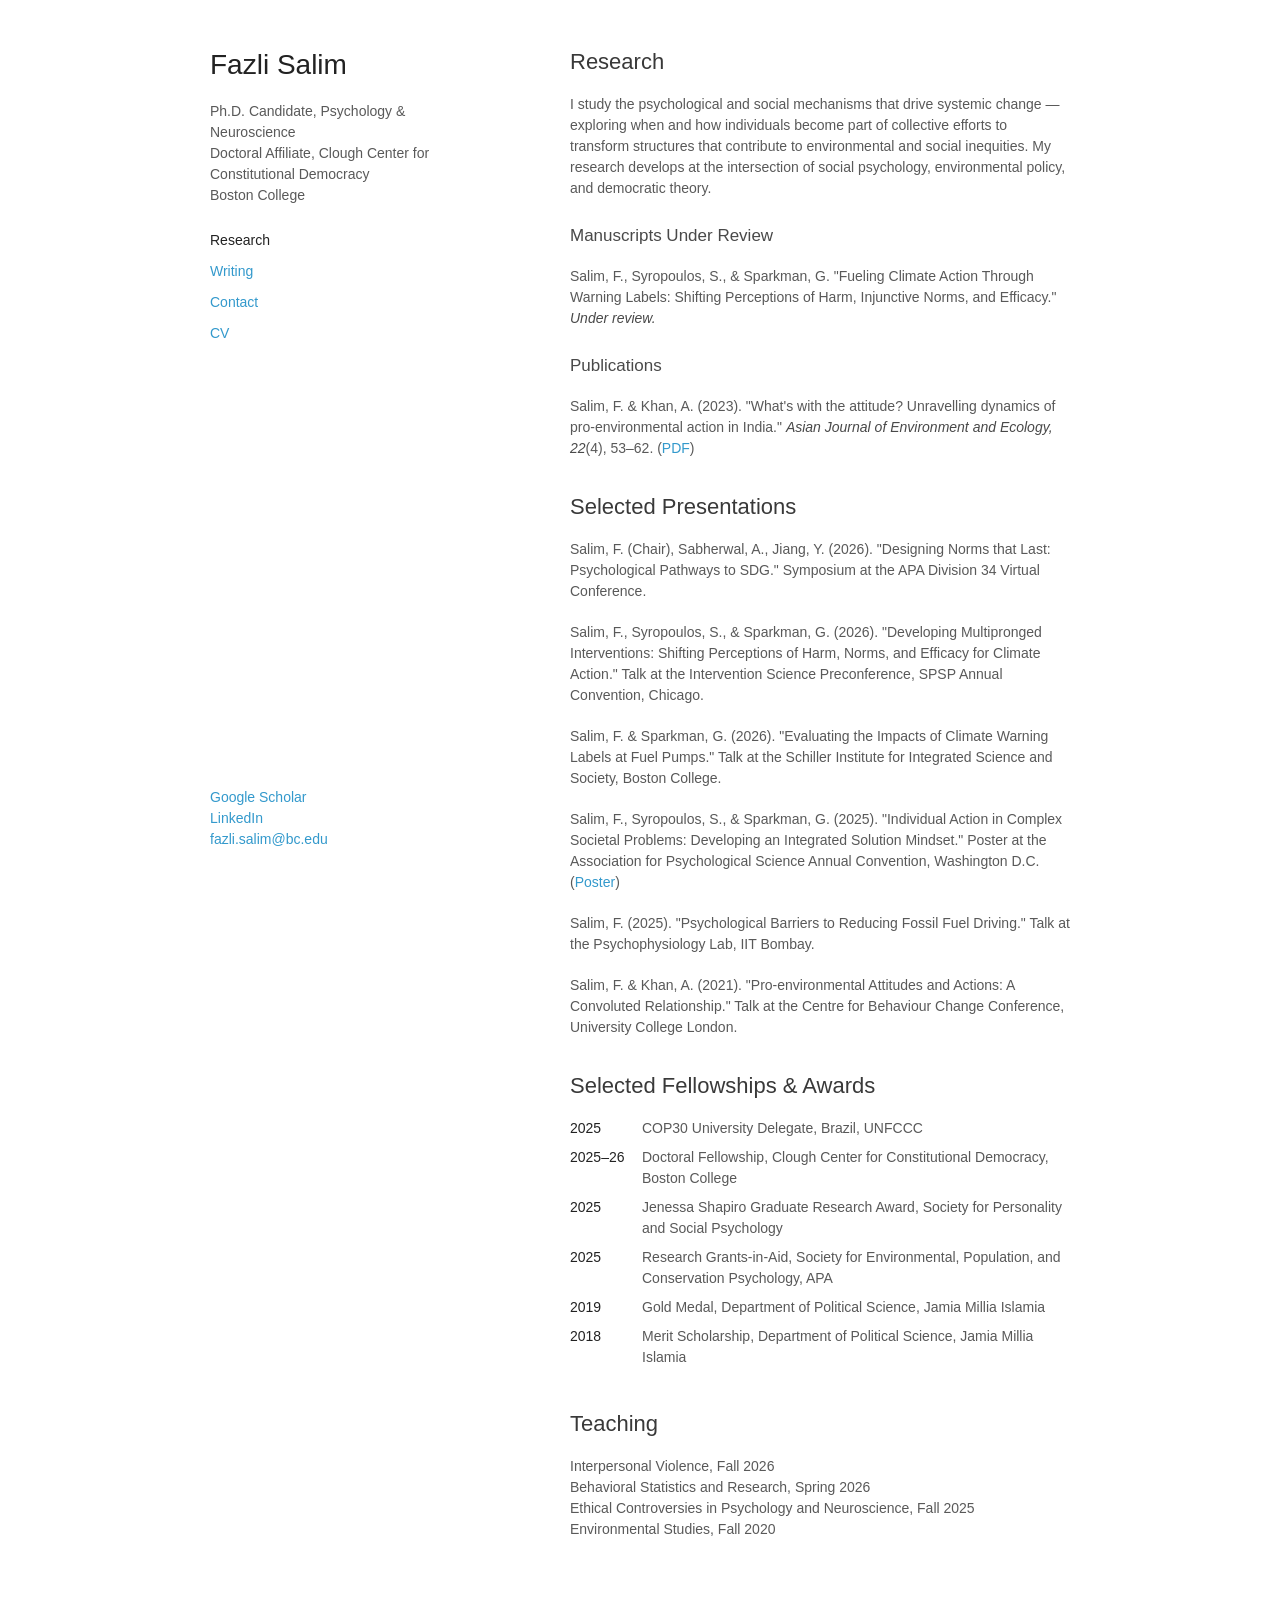
==== index.html @ baabaa41 "Add files via upload" ====
<!DOCTYPE html>
<html lang="en">
<head>
<meta charset="UTF-8">
<meta name="viewport" content="width=device-width, initial-scale=1.0">
<title>Fazli Salim</title>
<meta name="description" content="Fazli Salim is a doctoral researcher at Boston College studying the psychology of systemic change, collective action, and democratic resilience.">
<meta property="og:title" content="Fazli Salim">
<meta property="og:description" content="Doctoral Researcher, Boston College">
<meta property="og:image" content="https://www.fazlisalim.com/photo.jpg">
<link rel="stylesheet" href="style.css">
</head>
<body>
<div class="wrapper">

<header>
  <h1><a href="index.html">Fazli Salim</a></h1>
  <p class="affiliation">
    Ph.D. Candidate, Psychology &amp; Neuroscience<br>
    Doctoral Affiliate, Clough Center for Constitutional Democracy<br>
    Boston College
  </p>
  <ul class="nav">
    <li><a href="index.html" class="current" aria-current="page">Research</a></li>
    <li><a href="writing.html">Writing</a></li>
    <li><a href="contact.html">Contact</a></li>
    <li><a href="mailto:fazli.salim@bc.edu">CV</a></li>
  </ul>
</header>

<section>

<h2>Research</h2>

<p>I study the psychological and social mechanisms that drive systemic change — exploring when and how individuals become part of collective efforts to transform structures that contribute to environmental and social inequities. My research develops at the intersection of social psychology, environmental policy, and democratic theory.</p>

<h3>Manuscripts Under Review</h3>

<p>Salim, F., Syropoulos, S., &amp; Sparkman, G. "Fueling Climate Action Through Warning Labels: Shifting Perceptions of Harm, Injunctive Norms, and Efficacy." <em>Under review.</em></p>

<h3>Publications</h3>

<p>Salim, F. &amp; Khan, A. (2023). "What's with the attitude? Unravelling dynamics of pro-environmental action in India." <em>Asian Journal of Environment and Ecology, 22</em>(4), 53–62. (<a href="https://doi.org/10.9734/ajee/2023/v22i4507" target="_blank" rel="noopener">PDF</a>)</p>

<h2>Selected Presentations</h2>

<p>Salim, F. (Chair), Sabherwal, A., Jiang, Y. (2026). "Designing Norms that Last: Psychological Pathways to SDG." Symposium at the APA Division 34 Virtual Conference.</p>

<p>Salim, F., Syropoulos, S., &amp; Sparkman, G. (2026). "Developing Multipronged Interventions: Shifting Perceptions of Harm, Norms, and Efficacy for Climate Action." Talk at the Intervention Science Preconference, SPSP Annual Convention, Chicago.</p>

<p>Salim, F. &amp; Sparkman, G. (2026). "Evaluating the Impacts of Climate Warning Labels at Fuel Pumps." Talk at the Schiller Institute for Integrated Science and Society, Boston College.</p>

<p>Salim, F., Syropoulos, S., &amp; Sparkman, G. (2025). "Individual Action in Complex Societal Problems: Developing an Integrated Solution Mindset." Poster at the Association for Psychological Science Annual Convention, Washington D.C. (<a href="https://drive.google.com/file/d/1IQ4HO59A5unXe9Um09n6_ifIgLDHD_HW/view?usp=sharing" target="_blank" rel="noopener">Poster</a>)</p>

<p>Salim, F. (2025). "Psychological Barriers to Reducing Fossil Fuel Driving." Talk at the Psychophysiology Lab, IIT Bombay.</p>

<p>Salim, F. &amp; Khan, A. (2021). "Pro-environmental Attitudes and Actions: A Convoluted Relationship." Talk at the Centre for Behaviour Change Conference, University College London.</p>

<h2>Selected Fellowships &amp; Awards</h2>

<table class="cv">
  <tr><td class="year">2025</td><td>COP30 University Delegate, Brazil, UNFCCC</td></tr>
  <tr><td class="year">2025–26</td><td>Doctoral Fellowship, Clough Center for Constitutional Democracy, Boston College</td></tr>
  <tr><td class="year">2025</td><td>Jenessa Shapiro Graduate Research Award, Society for Personality and Social Psychology</td></tr>
  <tr><td class="year">2025</td><td>Research Grants-in-Aid, Society for Environmental, Population, and Conservation Psychology, APA</td></tr>
  <tr><td class="year">2019</td><td>Gold Medal, Department of Political Science, Jamia Millia Islamia</td></tr>
  <tr><td class="year">2018</td><td>Merit Scholarship, Department of Political Science, Jamia Millia Islamia</td></tr>
</table>

<h2>Teaching</h2>

<p>Interpersonal Violence, Fall 2026<br>
Behavioral Statistics and Research, Spring 2026<br>
Ethical Controversies in Psychology and Neuroscience, Fall 2025<br>
Environmental Studies, Fall 2020</p>

</section>

<footer>
  <p><a href="https://scholar.google.com/citations?user=O1HHYOkAAAAJ&amp;hl=en" target="_blank" rel="noopener">Google Scholar</a></p>
  <p><a href="https://linkedin.com/in/fazlisalim" target="_blank" rel="noopener">LinkedIn</a></p>
  <p><a href="mailto:fazli.salim@bc.edu">fazli.salim@bc.edu</a></p>
</footer>

</div>
</body>
</html>
---- style.css ----
/* Layout, type and colors modeled on the Minimal theme (orderedlist) used by jenpan.com */

body {
  background-color: #fff;
  margin: 0;
  padding: 50px;
  font: 14px/1.5 -apple-system, BlinkMacSystemFont, "Segoe UI", Roboto, "Helvetica Neue", Helvetica, Arial, sans-serif;
  color: #595959;
  font-weight: 400;
}

h1, h2, h3, h4 { color: #222; margin: 0 0 20px; line-height: 1.1; font-weight: 500; }
h1 { font-size: 28px; }
h2 { font-size: 22px; color: #393939; margin-top: 36px; }
h3 { font-size: 17px; color: #494949; margin-top: 28px; }
section > h2:first-child { margin-top: 0; }

p, ul, ol { margin: 0 0 20px; }
em { color: #494949; }

a { color: #39c; text-decoration: none; }
a:hover, a:focus { color: #069; }
a:focus-visible { outline: 2px solid #39c; outline-offset: 2px; }

.wrapper { width: 860px; margin: 0 auto; }

/* ---- Fixed left column ---- */
header {
  width: 270px;
  float: left;
  position: fixed;
  -webkit-font-smoothing: subpixel-antialiased;
}
header h1 a { color: #222; }
header h1 a:hover { color: #069; }
header p.affiliation { margin-bottom: 24px; }

header ul.nav { list-style: none; padding: 0; margin: 0; }
header ul.nav li { margin: 0 0 10px; }
header ul.nav a.current { color: #222; font-weight: 500; }

footer {
  width: 270px;
  float: left;
  position: fixed;
  bottom: 50px;
  -webkit-font-smoothing: subpixel-antialiased;
}
footer p { margin: 0; }

/* ---- Right column ---- */
section {
  width: 500px;
  float: right;
  padding-bottom: 50px;
}

/* Fellowships & awards / teaching: year column + description */
table.cv { width: 100%; border-collapse: collapse; margin: 0 0 20px; }
table.cv td { padding: 0 0 8px; vertical-align: top; }
table.cv td.year { width: 72px; white-space: nowrap; color: #222; }

/* Short windows: stop the fixed footer from sliding over the nav */
@media screen and (max-height: 560px) {
  header, footer { position: static; }
  footer { float: none; clear: both; }
}

/* Tablets and phones: stack everything in one column */
@media print, screen and (max-width: 960px) {
  .wrapper { width: auto; margin: 0; }
  header, section, footer { float: none; position: static; width: auto; }
  header ul.nav { margin-bottom: 20px; }
  header ul.nav li { display: inline-block; margin: 0 18px 0 0; }
  section {
    border: 1px solid #e5e5e5;
    border-width: 1px 0;
    padding: 20px 0;
    margin: 0 0 20px;
  }
}

@media print, screen and (max-width: 480px) {
  body { padding: 15px; word-wrap: break-word; }
}

@media print {
  body { padding: 0.4in; font-size: 12pt; color: #444; }
}
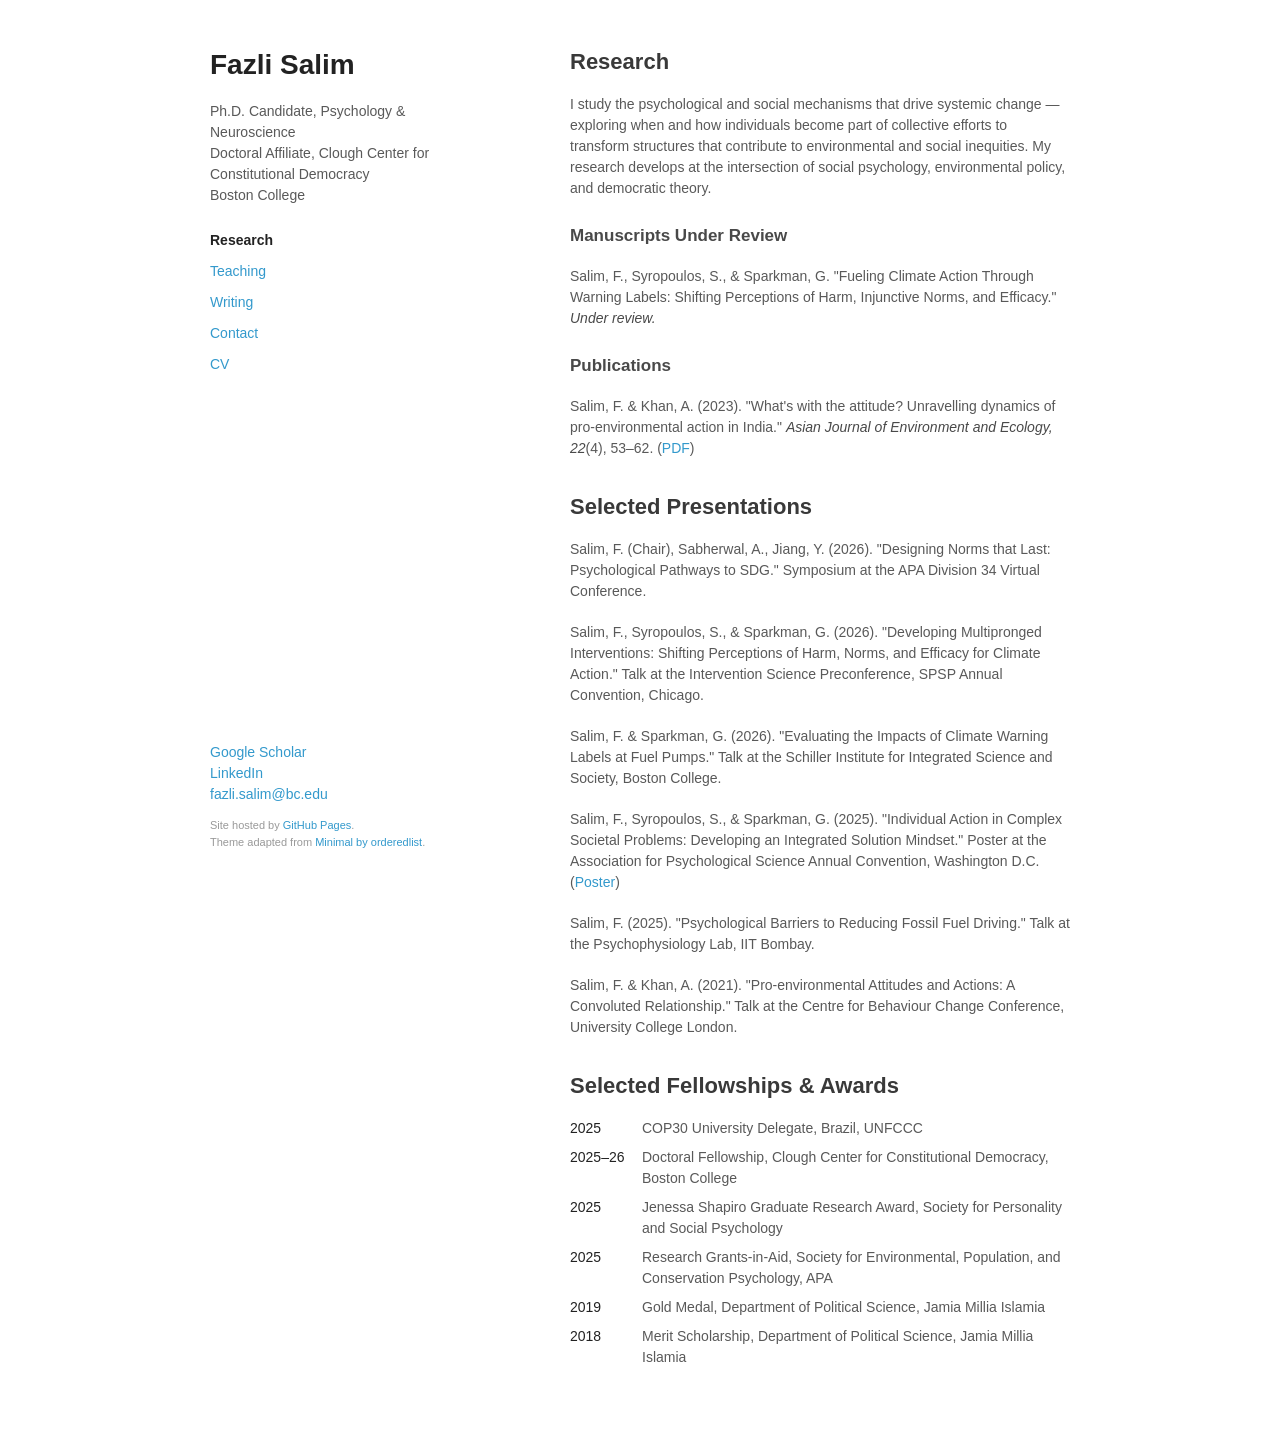
==== commit e7d5a885: "Add files via upload" ====
--- a/index.html
+++ b/index.html
@@ -22,6 +22,7 @@
   </p>
   <ul class="nav">
     <li><a href="index.html" class="current" aria-current="page">Research</a></li>
+    <li><a href="teaching.html">Teaching</a></li>
     <li><a href="writing.html">Writing</a></li>
     <li><a href="contact.html">Contact</a></li>
     <li><a href="mailto:fazli.salim@bc.edu">CV</a></li>
@@ -67,19 +68,14 @@
   <tr><td class="year">2018</td><td>Merit Scholarship, Department of Political Science, Jamia Millia Islamia</td></tr>
 </table>
 
-<h2>Teaching</h2>
-
-<p>Interpersonal Violence, Fall 2026<br>
-Behavioral Statistics and Research, Spring 2026<br>
-Ethical Controversies in Psychology and Neuroscience, Fall 2025<br>
-Environmental Studies, Fall 2020</p>
-
 </section>
 
 <footer>
   <p><a href="https://scholar.google.com/citations?user=O1HHYOkAAAAJ&amp;hl=en" target="_blank" rel="noopener">Google Scholar</a></p>
   <p><a href="https://linkedin.com/in/fazlisalim" target="_blank" rel="noopener">LinkedIn</a></p>
   <p><a href="mailto:fazli.salim@bc.edu">fazli.salim@bc.edu</a></p>
+  <p class="credit">Site hosted by <a href="https://pages.github.com" target="_blank" rel="noopener">GitHub Pages</a>.<br>
+  Theme adapted from <a href="https://github.com/orderedlist/minimal" target="_blank" rel="noopener">Minimal by orderedlist</a>.</p>
 </footer>
 
 </div>
--- a/style.css
+++ b/style.css
@@ -4,12 +4,12 @@
   background-color: #fff;
   margin: 0;
   padding: 50px;
-  font: 14px/1.5 -apple-system, BlinkMacSystemFont, "Segoe UI", Roboto, "Helvetica Neue", Helvetica, Arial, sans-serif;
+  font: 14px/1.5 "Helvetica Neue", Helvetica, Arial, sans-serif;
   color: #595959;
   font-weight: 400;
 }
 
-h1, h2, h3, h4 { color: #222; margin: 0 0 20px; line-height: 1.1; font-weight: 500; }
+h1, h2, h3, h4 { color: #222; margin: 0 0 20px; line-height: 1.1; font-weight: bold; }
 h1 { font-size: 28px; }
 h2 { font-size: 22px; color: #393939; margin-top: 36px; }
 h3 { font-size: 17px; color: #494949; margin-top: 28px; }
@@ -37,7 +37,7 @@
 
 header ul.nav { list-style: none; padding: 0; margin: 0; }
 header ul.nav li { margin: 0 0 10px; }
-header ul.nav a.current { color: #222; font-weight: 500; }
+header ul.nav a.current { color: #222; font-weight: bold; }
 
 footer {
   width: 270px;
@@ -47,6 +47,7 @@
   -webkit-font-smoothing: subpixel-antialiased;
 }
 footer p { margin: 0; }
+footer p.credit { margin-top: 12px; font-size: 11px; color: #999; }
 
 /* ---- Right column ---- */
 section {
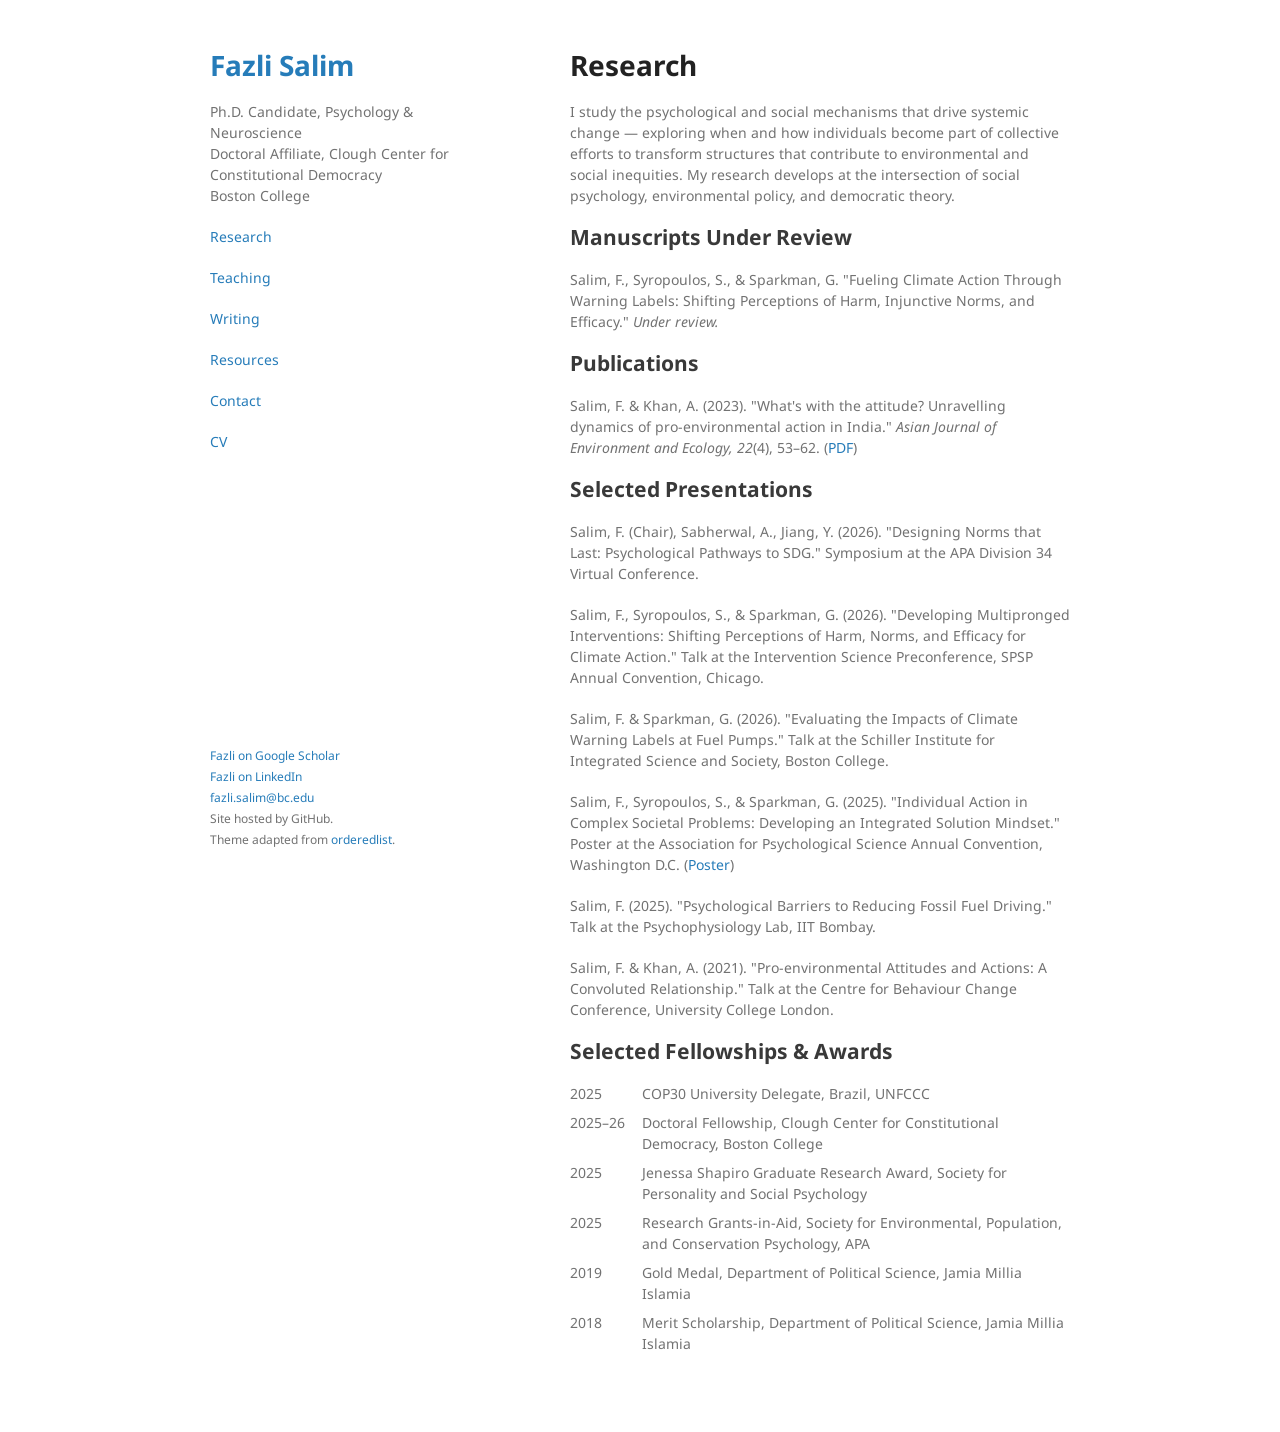
==== commit 8be12e51: "Add files via upload" ====
--- a/index.html
+++ b/index.html
@@ -8,38 +8,52 @@
 <meta property="og:title" content="Fazli Salim">
 <meta property="og:description" content="Doctoral Researcher, Boston College">
 <meta property="og:image" content="https://www.fazlisalim.com/photo.jpg">
+<link rel="preconnect" href="https://fonts.googleapis.com">
+<link rel="preconnect" href="https://fonts.gstatic.com" crossorigin>
+<link href="https://fonts.googleapis.com/css2?family=Noto+Sans:ital,wght@0,400;0,700;1,400;1,700&display=swap" rel="stylesheet">
 <link rel="stylesheet" href="style.css">
 </head>
 <body>
 <div class="wrapper">
 
+<div class="sidebar">
 <header>
   <h1><a href="index.html">Fazli Salim</a></h1>
-  <p class="affiliation">
+  <p>
     Ph.D. Candidate, Psychology &amp; Neuroscience<br>
     Doctoral Affiliate, Clough Center for Constitutional Democracy<br>
     Boston College
   </p>
   <ul class="nav">
-    <li><a href="index.html" class="current" aria-current="page">Research</a></li>
+    <li><a href="index.html" aria-current="page">Research</a></li>
     <li><a href="teaching.html">Teaching</a></li>
     <li><a href="writing.html">Writing</a></li>
+    <li><a href="resources.html">Resources</a></li>
     <li><a href="contact.html">Contact</a></li>
     <li><a href="mailto:fazli.salim@bc.edu">CV</a></li>
   </ul>
 </header>
 
+<footer>
+  <p><a href="https://scholar.google.com/citations?user=O1HHYOkAAAAJ&amp;hl=en" target="_blank" rel="noopener">Fazli on Google Scholar</a></p>
+  <p><a href="https://linkedin.com/in/fazlisalim" target="_blank" rel="noopener">Fazli on LinkedIn</a></p>
+  <p><a href="mailto:fazli.salim@bc.edu">fazli.salim@bc.edu</a></p>
+  <p>Site hosted by GitHub.</p>
+  <p>Theme adapted from <a href="https://github.com/orderedlist/minimal" target="_blank" rel="noopener">orderedlist</a>.</p>
+</footer>
+</div>
+
 <section>
 
-<h2>Research</h2>
+<h1>Research</h1>
 
 <p>I study the psychological and social mechanisms that drive systemic change — exploring when and how individuals become part of collective efforts to transform structures that contribute to environmental and social inequities. My research develops at the intersection of social psychology, environmental policy, and democratic theory.</p>
 
-<h3>Manuscripts Under Review</h3>
+<h2>Manuscripts Under Review</h2>
 
 <p>Salim, F., Syropoulos, S., &amp; Sparkman, G. "Fueling Climate Action Through Warning Labels: Shifting Perceptions of Harm, Injunctive Norms, and Efficacy." <em>Under review.</em></p>
 
-<h3>Publications</h3>
+<h2>Publications</h2>
 
 <p>Salim, F. &amp; Khan, A. (2023). "What's with the attitude? Unravelling dynamics of pro-environmental action in India." <em>Asian Journal of Environment and Ecology, 22</em>(4), 53–62. (<a href="https://doi.org/10.9734/ajee/2023/v22i4507" target="_blank" rel="noopener">PDF</a>)</p>
 
@@ -70,14 +84,6 @@
 
 </section>
 
-<footer>
-  <p><a href="https://scholar.google.com/citations?user=O1HHYOkAAAAJ&amp;hl=en" target="_blank" rel="noopener">Google Scholar</a></p>
-  <p><a href="https://linkedin.com/in/fazlisalim" target="_blank" rel="noopener">LinkedIn</a></p>
-  <p><a href="mailto:fazli.salim@bc.edu">fazli.salim@bc.edu</a></p>
-  <p class="credit">Site hosted by <a href="https://pages.github.com" target="_blank" rel="noopener">GitHub Pages</a>.<br>
-  Theme adapted from <a href="https://github.com/orderedlist/minimal" target="_blank" rel="noopener">Minimal by orderedlist</a>.</p>
-</footer>
-
 </div>
 </body>
 </html>
--- a/style.css
+++ b/style.css
@@ -1,53 +1,43 @@
-/* Layout, type and colors modeled on the Minimal theme (orderedlist) used by jenpan.com */
+/* Modeled on the Minimal theme (pages-themes / orderedlist) used by jenpan.com */
 
 body {
   background-color: #fff;
   margin: 0;
   padding: 50px;
-  font: 14px/1.5 "Helvetica Neue", Helvetica, Arial, sans-serif;
-  color: #595959;
+  font: 14px/1.5 "Noto Sans", "Helvetica Neue", Helvetica, Arial, sans-serif;
+  color: #727272;
   font-weight: 400;
 }
 
-h1, h2, h3, h4 { color: #222; margin: 0 0 20px; line-height: 1.1; font-weight: bold; }
+h1, h2, h3, h4 { color: #222; margin: 0 0 20px; line-height: 1.1; font-weight: 700; }
 h1 { font-size: 28px; }
-h2 { font-size: 22px; color: #393939; margin-top: 36px; }
-h3 { font-size: 17px; color: #494949; margin-top: 28px; }
-section > h2:first-child { margin-top: 0; }
+h2 { font-size: 21px; color: #393939; }
+h3 { font-size: 16px; color: #494949; }
 
-p, ul, ol { margin: 0 0 20px; }
-em { color: #494949; }
+p, ul, ol, table { margin: 0 0 20px; }
 
-a { color: #39c; text-decoration: none; }
+a { color: #267CB9; text-decoration: none; }
 a:hover, a:focus { color: #069; }
-a:focus-visible { outline: 2px solid #39c; outline-offset: 2px; }
+a:focus-visible { outline: 2px solid #267CB9; outline-offset: 2px; }
 
 .wrapper { width: 860px; margin: 0 auto; }
 
-/* ---- Fixed left column ---- */
-header {
+/* ---- Fixed left column: header at top, notes pinned to the bottom ---- */
+.sidebar {
+  position: fixed;
+  top: 50px;
+  bottom: 50px;
   width: 270px;
-  float: left;
-  position: fixed;
-  -webkit-font-smoothing: subpixel-antialiased;
+  display: flex;
+  flex-direction: column;
+  overflow-y: auto;
 }
-header h1 a { color: #222; }
-header h1 a:hover { color: #069; }
-header p.affiliation { margin-bottom: 24px; }
+header h1 { margin-bottom: 20px; }
+header ul.nav { list-style: none; padding: 0; margin: 0; }
+header ul.nav li { margin: 0 0 20px; }
 
-header ul.nav { list-style: none; padding: 0; margin: 0; }
-header ul.nav li { margin: 0 0 10px; }
-header ul.nav a.current { color: #222; font-weight: bold; }
-
-footer {
-  width: 270px;
-  float: left;
-  position: fixed;
-  bottom: 50px;
-  -webkit-font-smoothing: subpixel-antialiased;
-}
+footer { margin-top: auto; padding-top: 20px; font-size: 12px; line-height: 1.75; }
 footer p { margin: 0; }
-footer p.credit { margin-top: 12px; font-size: 11px; color: #999; }
 
 /* ---- Right column ---- */
 section {
@@ -56,29 +46,19 @@
   padding-bottom: 50px;
 }
 
-/* Fellowships & awards / teaching: year column + description */
-table.cv { width: 100%; border-collapse: collapse; margin: 0 0 20px; }
+table.cv { width: 100%; border-collapse: collapse; }
 table.cv td { padding: 0 0 8px; vertical-align: top; }
-table.cv td.year { width: 72px; white-space: nowrap; color: #222; }
+table.cv td.year { width: 72px; white-space: nowrap; }
 
-/* Short windows: stop the fixed footer from sliding over the nav */
-@media screen and (max-height: 560px) {
-  header, footer { position: static; }
-  footer { float: none; clear: both; }
-}
-
-/* Tablets and phones: stack everything in one column */
+/* ---- Tablets and phones: one column ---- */
 @media print, screen and (max-width: 960px) {
-  .wrapper { width: auto; margin: 0; }
-  header, section, footer { float: none; position: static; width: auto; }
+  .wrapper { width: auto; margin: 0; display: flex; flex-direction: column; }
+  .sidebar { display: contents; }
+  header { order: 0; }
+  section { order: 1; float: none; width: auto; border: 1px solid #e5e5e5; border-width: 1px 0; padding: 20px 0; margin: 0 0 20px; }
+  footer { order: 2; margin-top: 0; padding-top: 0; }
   header ul.nav { margin-bottom: 20px; }
-  header ul.nav li { display: inline-block; margin: 0 18px 0 0; }
-  section {
-    border: 1px solid #e5e5e5;
-    border-width: 1px 0;
-    padding: 20px 0;
-    margin: 0 0 20px;
-  }
+  header ul.nav li { display: inline-block; margin: 0 18px 10px 0; }
 }
 
 @media print, screen and (max-width: 480px) {
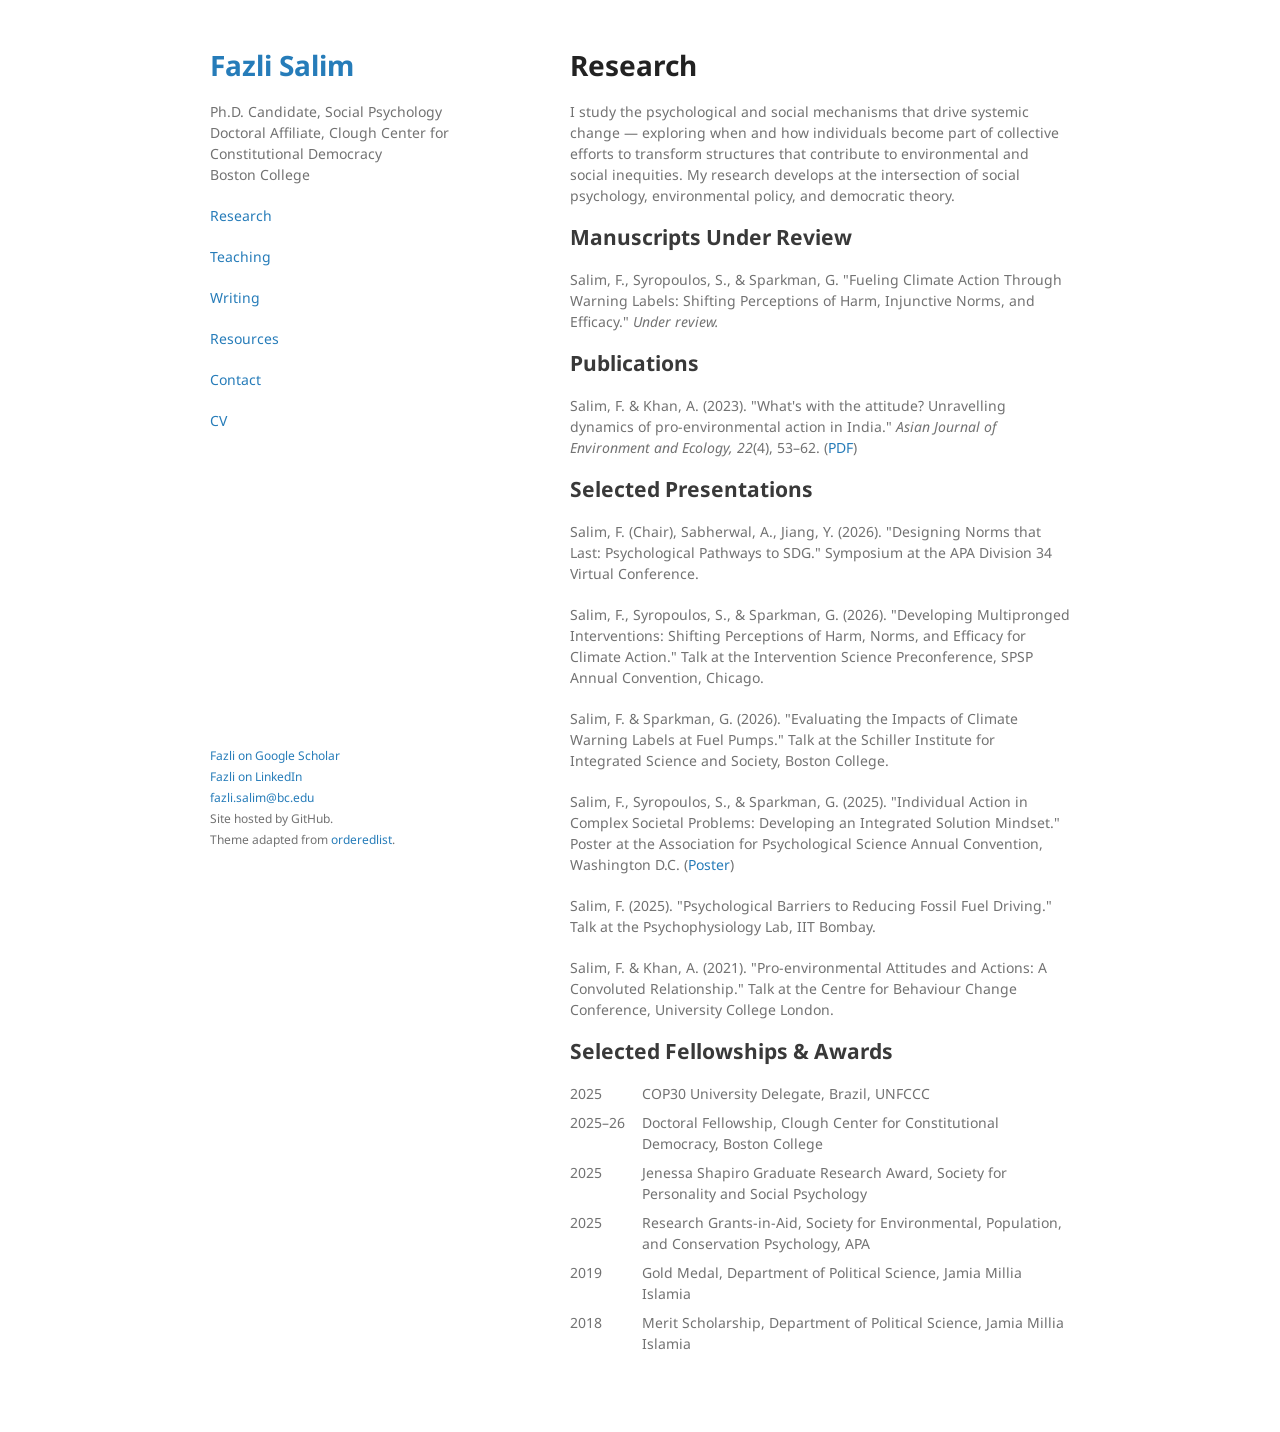
==== commit ad2d3312: "Update academic title from Psychology to Social Psychology" ====
--- a/index.html
+++ b/index.html
@@ -20,7 +20,7 @@
 <header>
   <h1><a href="index.html">Fazli Salim</a></h1>
   <p>
-    Ph.D. Candidate, Psychology &amp; Neuroscience<br>
+    Ph.D. Candidate, Social Psychology <br>
     Doctoral Affiliate, Clough Center for Constitutional Democracy<br>
     Boston College
   </p>
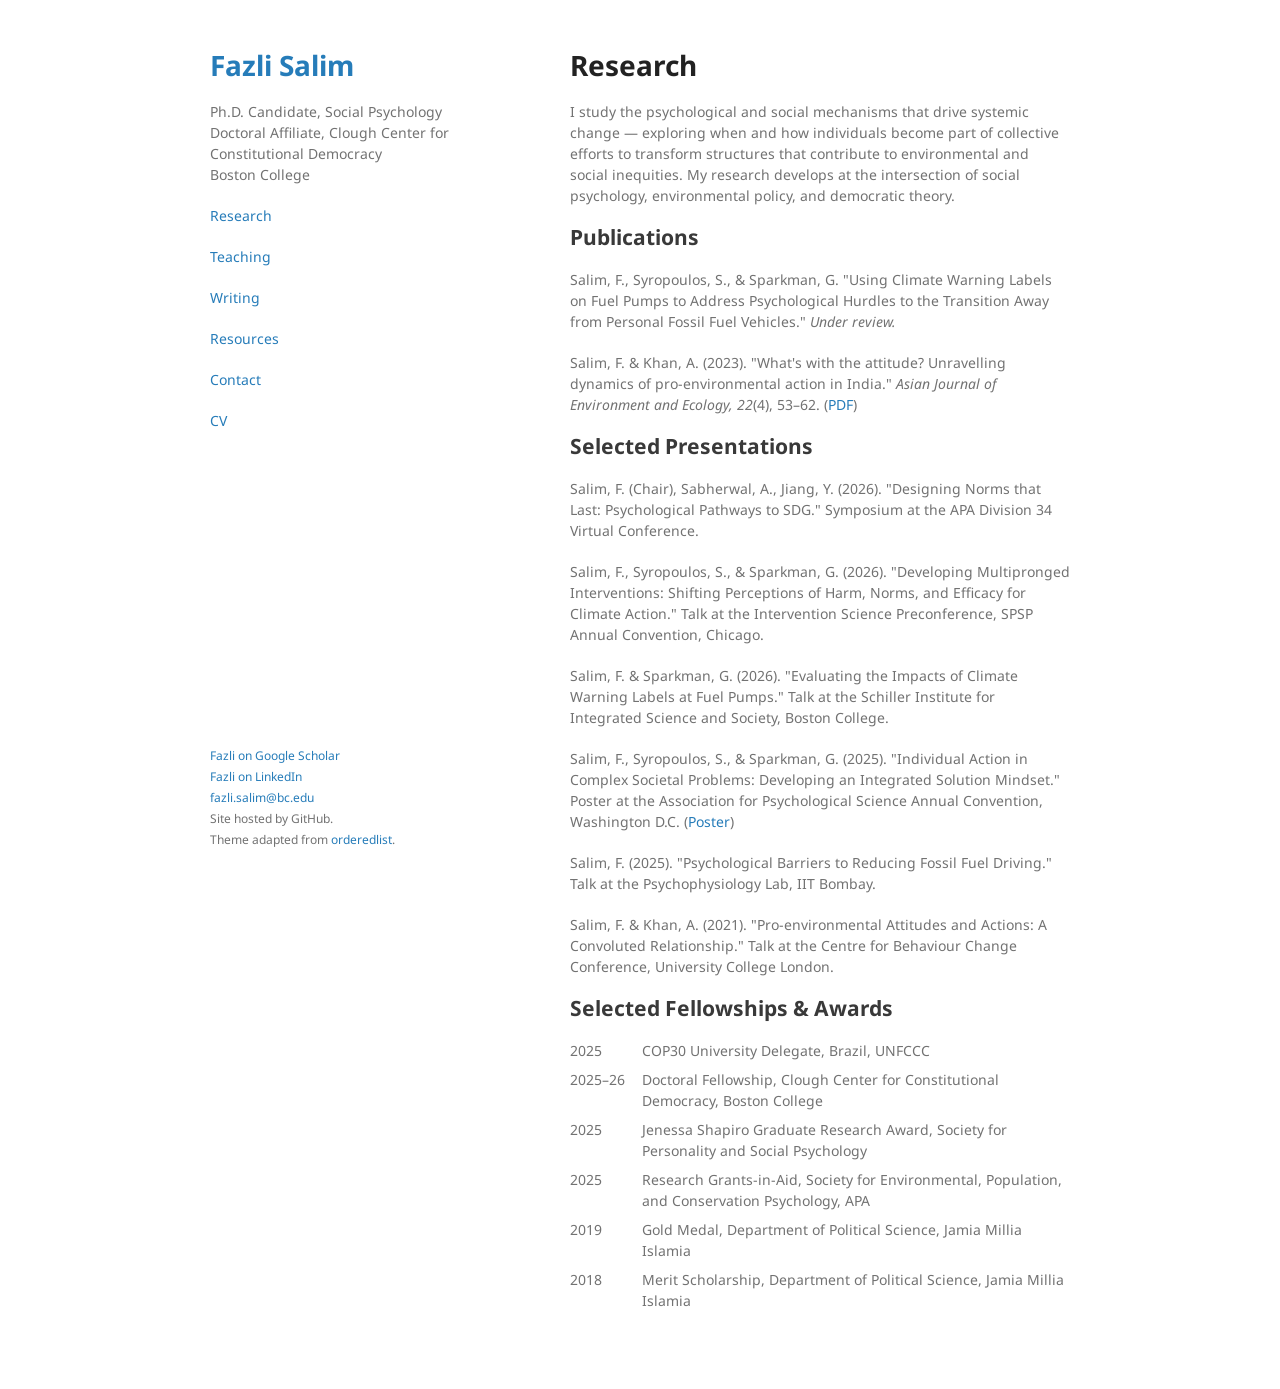
==== commit edf7e719: "Update index.html by removing manuscript section Removed manuscripts under review section and update" ====
--- a/index.html
+++ b/index.html
@@ -49,11 +49,8 @@
 
 <p>I study the psychological and social mechanisms that drive systemic change — exploring when and how individuals become part of collective efforts to transform structures that contribute to environmental and social inequities. My research develops at the intersection of social psychology, environmental policy, and democratic theory.</p>
 
-<h2>Manuscripts Under Review</h2>
-
-<p>Salim, F., Syropoulos, S., &amp; Sparkman, G. "Fueling Climate Action Through Warning Labels: Shifting Perceptions of Harm, Injunctive Norms, and Efficacy." <em>Under review.</em></p>
-
 <h2>Publications</h2>
+<p>Salim, F., Syropoulos, S., &amp; Sparkman, G. "Using Climate Warning Labels on Fuel Pumps to Address Psychological Hurdles to the Transition Away from Personal Fossil Fuel Vehicles." <em>Under review.</em></p>
 
 <p>Salim, F. &amp; Khan, A. (2023). "What's with the attitude? Unravelling dynamics of pro-environmental action in India." <em>Asian Journal of Environment and Ecology, 22</em>(4), 53–62. (<a href="https://doi.org/10.9734/ajee/2023/v22i4507" target="_blank" rel="noopener">PDF</a>)</p>
 
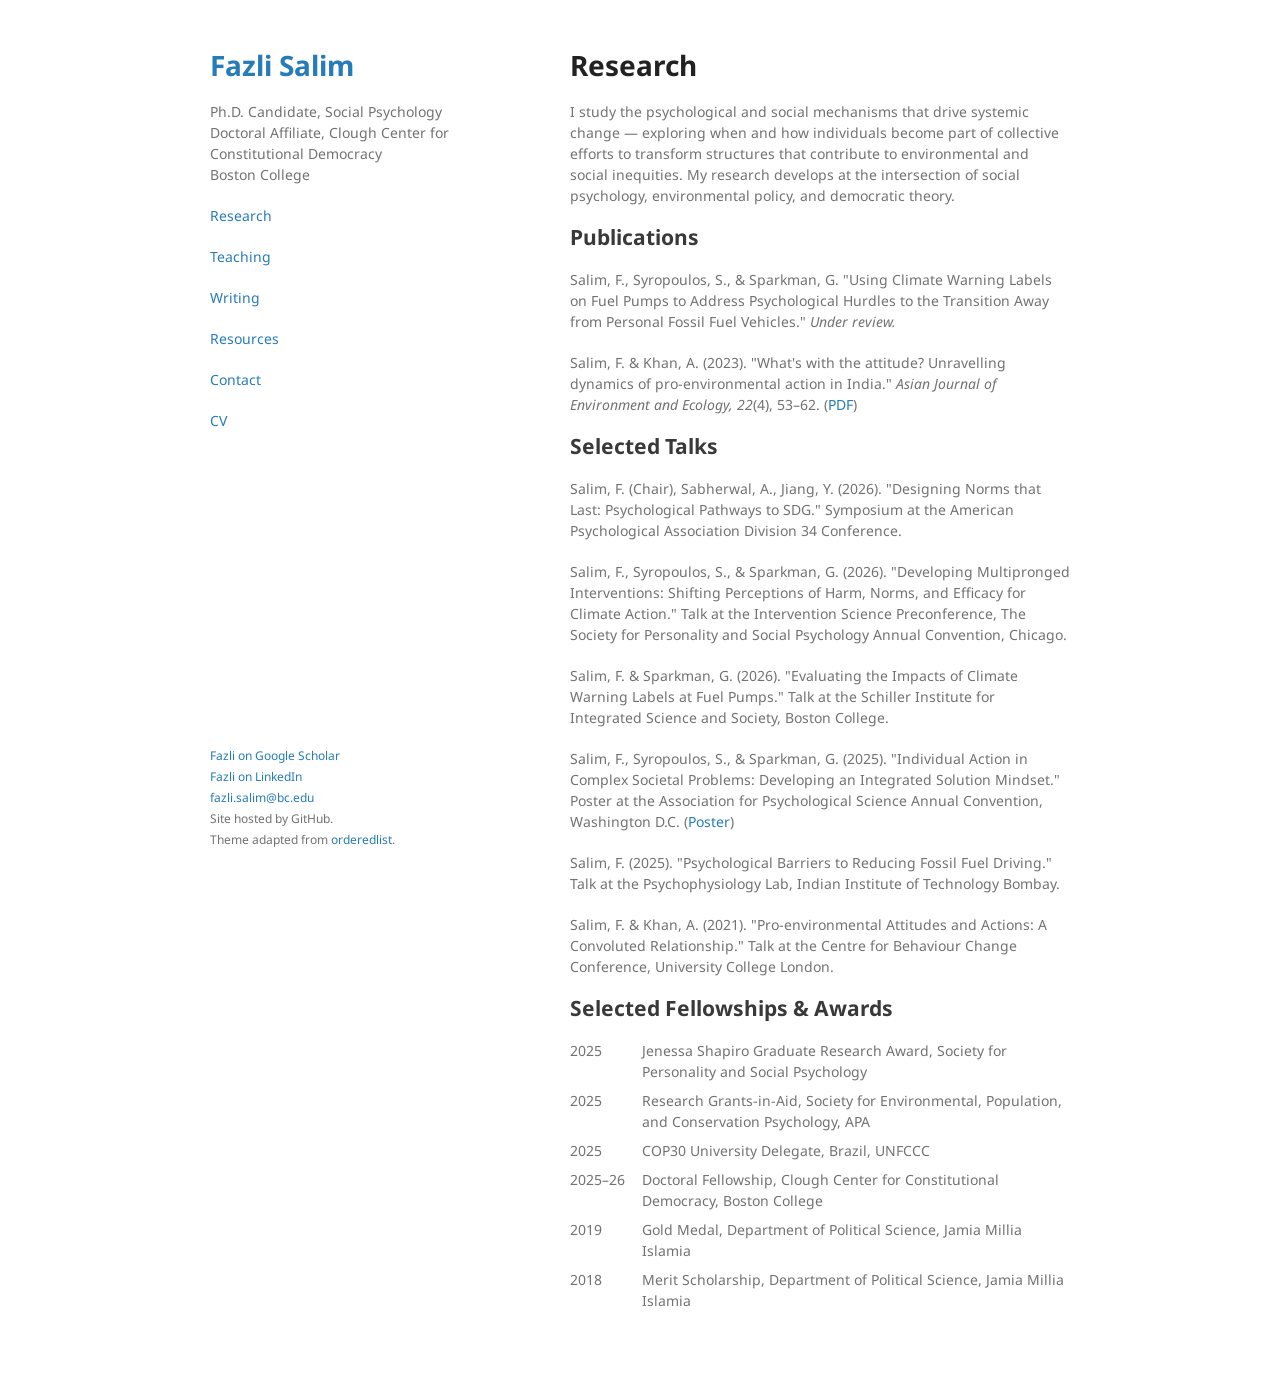
==== commit 1cba097c: "Change 'Selected Presentations' to 'Selected Talks' Updated presentation and fellowship details for " ====
--- a/index.html
+++ b/index.html
@@ -54,27 +54,27 @@
 
 <p>Salim, F. &amp; Khan, A. (2023). "What's with the attitude? Unravelling dynamics of pro-environmental action in India." <em>Asian Journal of Environment and Ecology, 22</em>(4), 53–62. (<a href="https://doi.org/10.9734/ajee/2023/v22i4507" target="_blank" rel="noopener">PDF</a>)</p>
 
-<h2>Selected Presentations</h2>
+<h2>Selected Talks</h2>
 
-<p>Salim, F. (Chair), Sabherwal, A., Jiang, Y. (2026). "Designing Norms that Last: Psychological Pathways to SDG." Symposium at the APA Division 34 Virtual Conference.</p>
+<p>Salim, F. (Chair), Sabherwal, A., Jiang, Y. (2026). "Designing Norms that Last: Psychological Pathways to SDG." Symposium at the American Psychological Association Division 34 Conference.</p>
 
-<p>Salim, F., Syropoulos, S., &amp; Sparkman, G. (2026). "Developing Multipronged Interventions: Shifting Perceptions of Harm, Norms, and Efficacy for Climate Action." Talk at the Intervention Science Preconference, SPSP Annual Convention, Chicago.</p>
+<p>Salim, F., Syropoulos, S., &amp; Sparkman, G. (2026). "Developing Multipronged Interventions: Shifting Perceptions of Harm, Norms, and Efficacy for Climate Action." Talk at the Intervention Science Preconference, The Society for Personality and Social Psychology Annual Convention, Chicago.</p>
 
 <p>Salim, F. &amp; Sparkman, G. (2026). "Evaluating the Impacts of Climate Warning Labels at Fuel Pumps." Talk at the Schiller Institute for Integrated Science and Society, Boston College.</p>
 
 <p>Salim, F., Syropoulos, S., &amp; Sparkman, G. (2025). "Individual Action in Complex Societal Problems: Developing an Integrated Solution Mindset." Poster at the Association for Psychological Science Annual Convention, Washington D.C. (<a href="https://drive.google.com/file/d/1IQ4HO59A5unXe9Um09n6_ifIgLDHD_HW/view?usp=sharing" target="_blank" rel="noopener">Poster</a>)</p>
 
-<p>Salim, F. (2025). "Psychological Barriers to Reducing Fossil Fuel Driving." Talk at the Psychophysiology Lab, IIT Bombay.</p>
+<p>Salim, F. (2025). "Psychological Barriers to Reducing Fossil Fuel Driving." Talk at the Psychophysiology Lab, Indian Institute of Technology Bombay.</p>
 
 <p>Salim, F. &amp; Khan, A. (2021). "Pro-environmental Attitudes and Actions: A Convoluted Relationship." Talk at the Centre for Behaviour Change Conference, University College London.</p>
 
 <h2>Selected Fellowships &amp; Awards</h2>
 
 <table class="cv">
+    <tr><td class="year">2025</td><td>Jenessa Shapiro Graduate Research Award, Society for Personality and Social Psychology</td></tr>
+    <tr><td class="year">2025</td><td>Research Grants-in-Aid, Society for Environmental, Population, and Conservation Psychology, APA</td></tr>
   <tr><td class="year">2025</td><td>COP30 University Delegate, Brazil, UNFCCC</td></tr>
   <tr><td class="year">2025–26</td><td>Doctoral Fellowship, Clough Center for Constitutional Democracy, Boston College</td></tr>
-  <tr><td class="year">2025</td><td>Jenessa Shapiro Graduate Research Award, Society for Personality and Social Psychology</td></tr>
-  <tr><td class="year">2025</td><td>Research Grants-in-Aid, Society for Environmental, Population, and Conservation Psychology, APA</td></tr>
   <tr><td class="year">2019</td><td>Gold Medal, Department of Political Science, Jamia Millia Islamia</td></tr>
   <tr><td class="year">2018</td><td>Merit Scholarship, Department of Political Science, Jamia Millia Islamia</td></tr>
 </table>
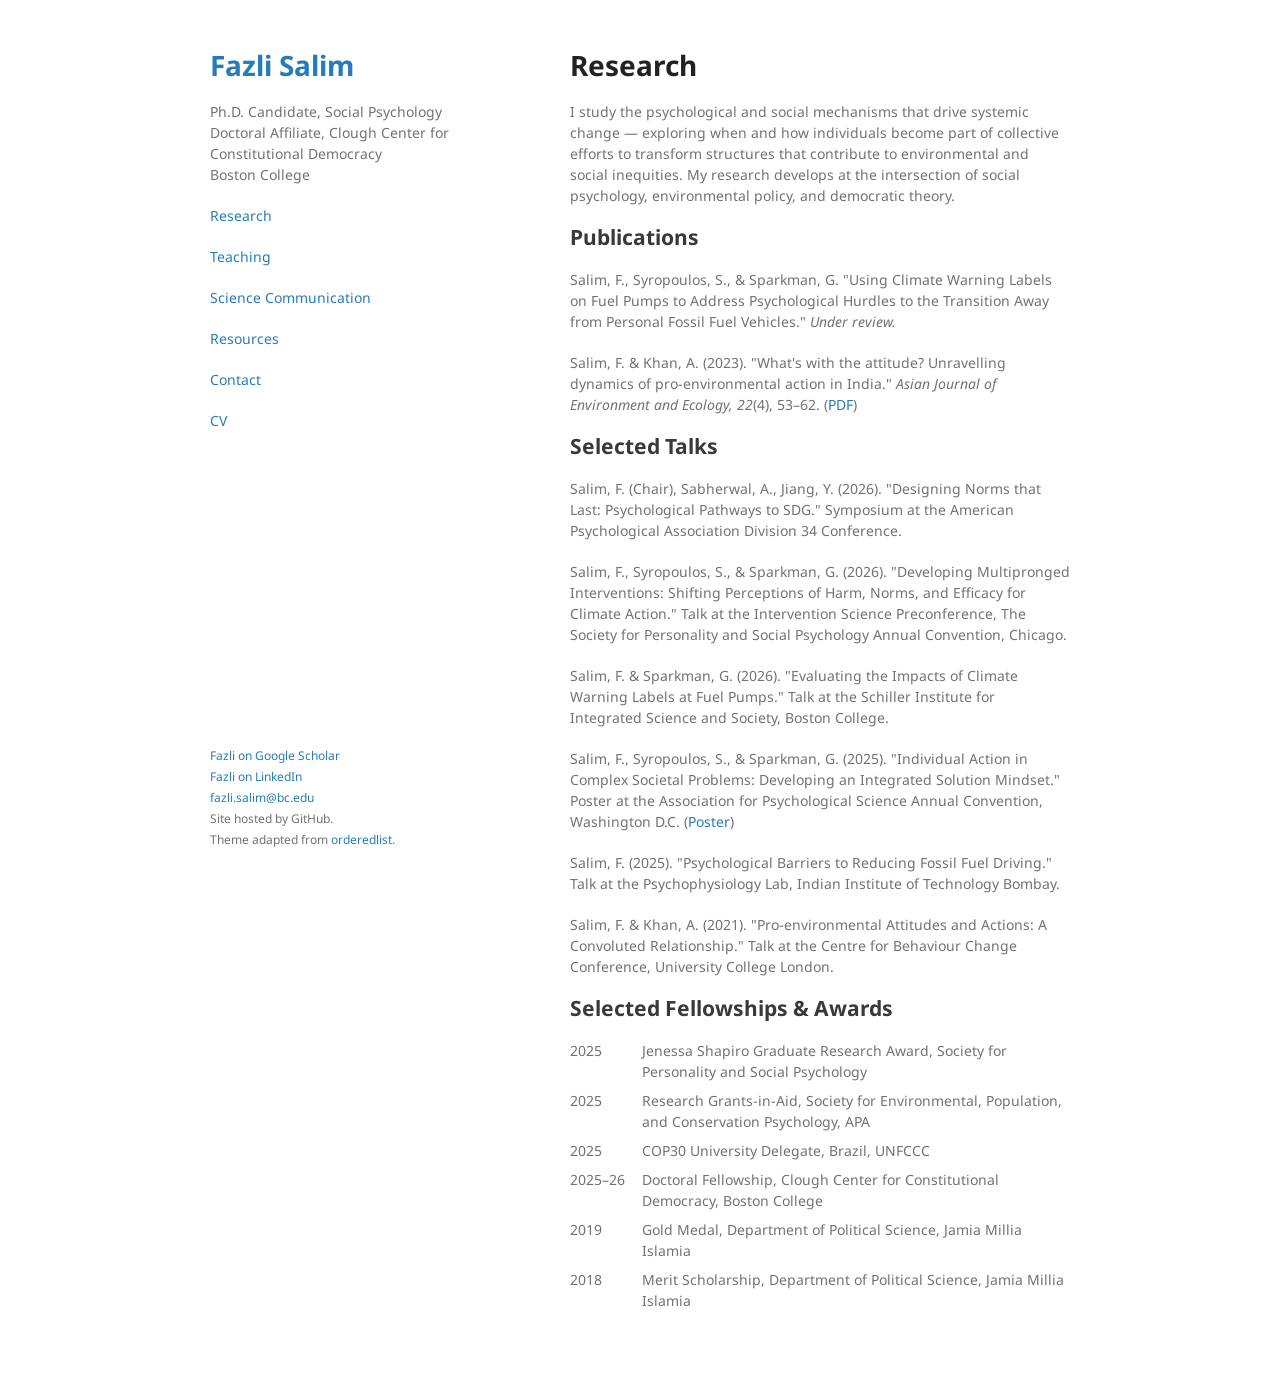
==== commit 1717e33e: "Update 'Writing' link to 'Science Communication'" ====
--- a/index.html
+++ b/index.html
@@ -27,7 +27,7 @@
   <ul class="nav">
     <li><a href="index.html" aria-current="page">Research</a></li>
     <li><a href="teaching.html">Teaching</a></li>
-    <li><a href="writing.html">Writing</a></li>
+    <li><a href="writing.html">Science Communication</a></li>
     <li><a href="resources.html">Resources</a></li>
     <li><a href="contact.html">Contact</a></li>
     <li><a href="mailto:fazli.salim@bc.edu">CV</a></li>
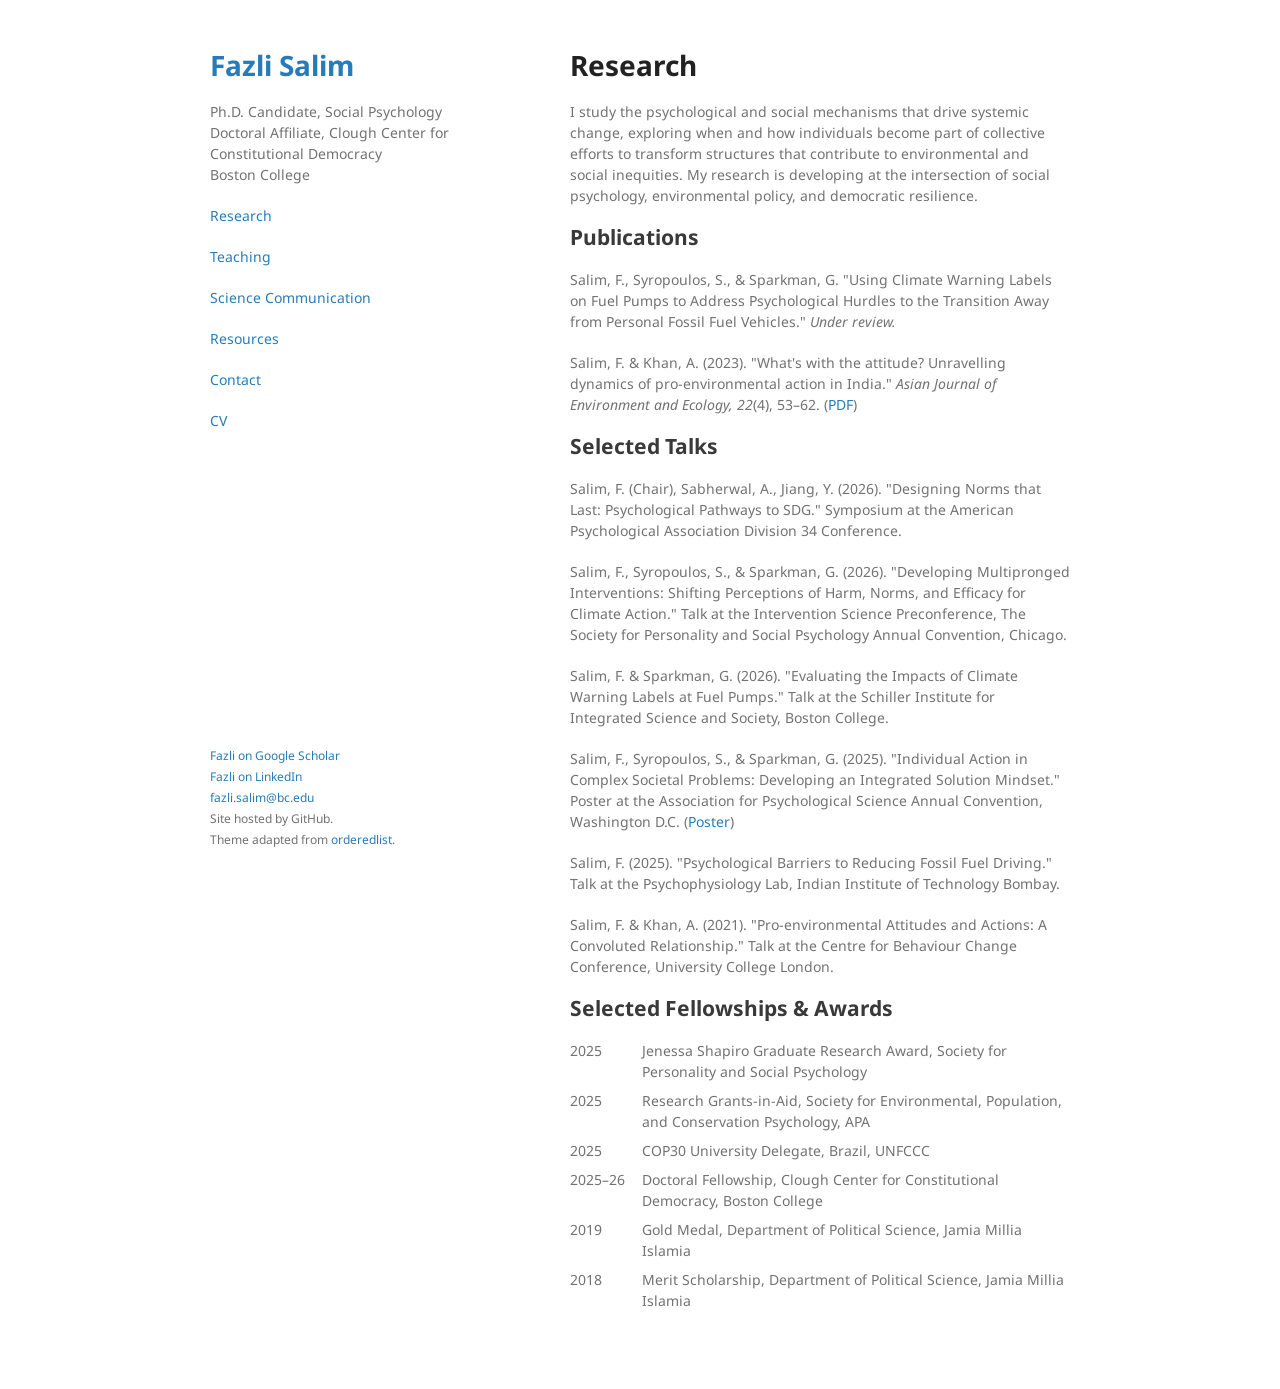
==== commit 0e0c7ca4: "Revise research paragraph for improved clarity Updated the research description for clarity and accu" ====
--- a/index.html
+++ b/index.html
@@ -47,7 +47,7 @@
 
 <h1>Research</h1>
 
-<p>I study the psychological and social mechanisms that drive systemic change — exploring when and how individuals become part of collective efforts to transform structures that contribute to environmental and social inequities. My research develops at the intersection of social psychology, environmental policy, and democratic theory.</p>
+<p>I study the psychological and social mechanisms that drive systemic change, exploring when and how individuals become part of collective efforts to transform structures that contribute to environmental and social inequities. My research is developing at the intersection of social psychology, environmental policy, and democratic resilience.</p>
 
 <h2>Publications</h2>
 <p>Salim, F., Syropoulos, S., &amp; Sparkman, G. "Using Climate Warning Labels on Fuel Pumps to Address Psychological Hurdles to the Transition Away from Personal Fossil Fuel Vehicles." <em>Under review.</em></p>
